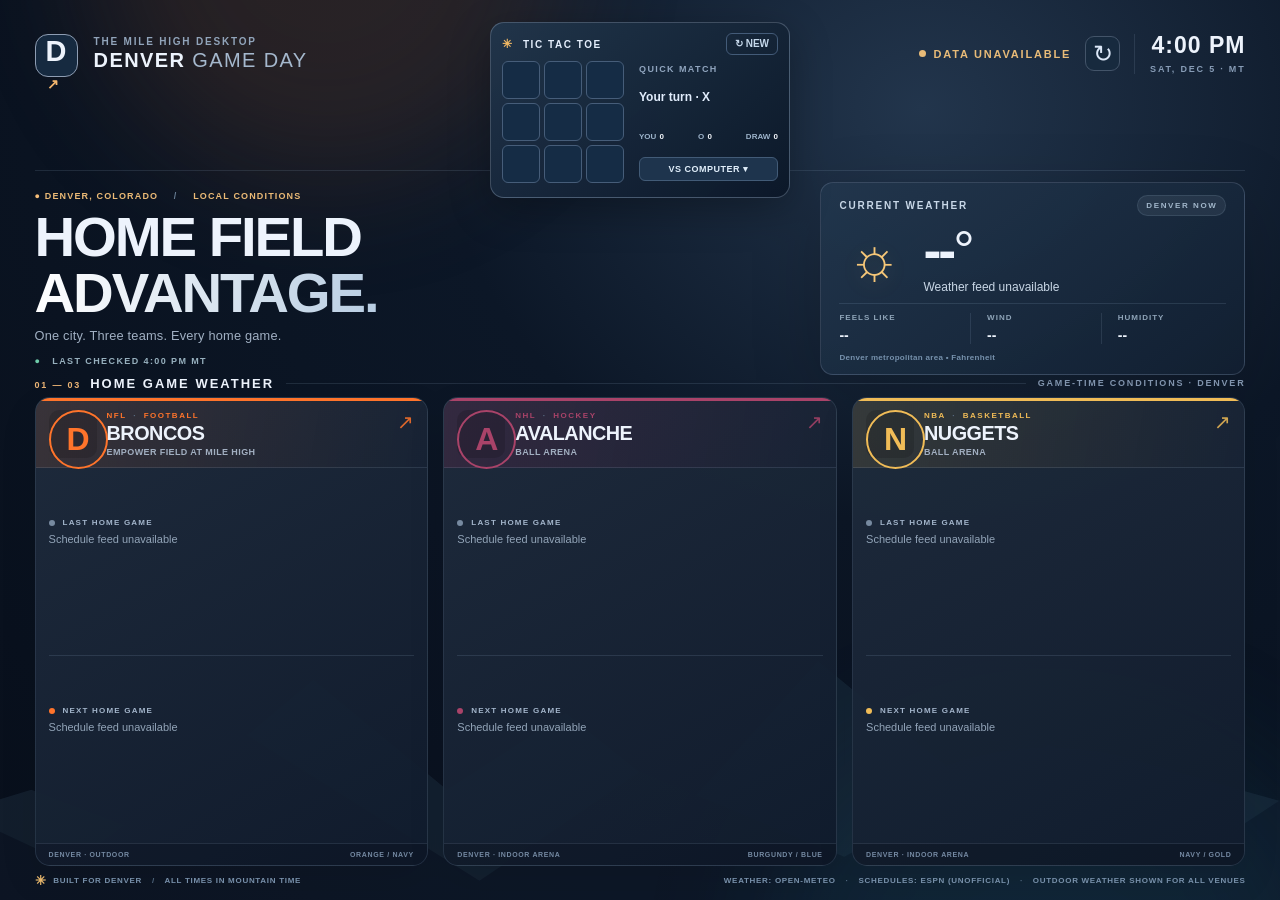
==== web/denver.html @ da190cee "Add four-monitor Windows wallpaper and Control Center with CI build" ====
<!doctype html>
<html lang="en">
<head>
  <meta charset="utf-8">
  <meta name="viewport" content="width=device-width,initial-scale=1">
  <meta name="theme-color" content="#0b1525">
  <title>Denver • Game Day Weather</title>
  <link rel="stylesheet" href="styles.css">
</head>
<body>
  <div class="ambient ambient-one" aria-hidden="true"></div>
  <div class="ambient ambient-two" aria-hidden="true"></div>
  <div class="mountains" aria-hidden="true"><div class="ridge-back"></div><div class="ridge-front"></div></div>
  <main class="shell">
    <header class="topbar">
      <div class="brand">
        <div class="brand-mark">D<span>↗</span></div>
        <div><div class="eyebrow">THE MILE HIGH DESKTOP</div><div class="brand-name">DENVER <span>GAME DAY</span></div></div>
      </div>
      <div class="toolbar">
        <span class="status" id="feedStatus"><span class="status-dot"></span><span id="feedText">CONNECTING</span></span>
        <button class="refresh-btn" id="refreshButton" type="button" title="Refresh live feeds" aria-label="Refresh live feeds">↻</button>
        <div class="clock-block"><div class="clock" id="clock">--:--</div><div class="clock-date" id="date">DENVER, COLORADO</div></div>
      </div>
      <section class="ttt-panel" id="ticTacToe" aria-label="Tic tac toe mini game">
        <div class="ttt-head"><span class="ttt-heading"><span class="ttt-heading-mark">✳</span> TIC TAC TOE</span><button id="tttReset" class="ttt-reset" type="button" aria-label="Start a new tic tac toe game">↻ NEW</button></div>
        <div class="ttt-content">
          <div class="ttt-board" role="group" aria-label="Tic tac toe board">
            <button type="button" class="ttt-square" data-cell="0" aria-label="Top left"></button>
            <button type="button" class="ttt-square" data-cell="1" aria-label="Top middle"></button>
            <button type="button" class="ttt-square" data-cell="2" aria-label="Top right"></button>
            <button type="button" class="ttt-square" data-cell="3" aria-label="Middle left"></button>
            <button type="button" class="ttt-square" data-cell="4" aria-label="Center"></button>
            <button type="button" class="ttt-square" data-cell="5" aria-label="Middle right"></button>
            <button type="button" class="ttt-square" data-cell="6" aria-label="Bottom left"></button>
            <button type="button" class="ttt-square" data-cell="7" aria-label="Bottom middle"></button>
            <button type="button" class="ttt-square" data-cell="8" aria-label="Bottom right"></button>
          </div>
          <div class="ttt-side">
            <div class="ttt-mode-hint">QUICK MATCH</div>
            <div id="tttStatus" class="ttt-status" role="status" aria-live="polite">Your turn · X</div>
            <div class="ttt-score"><span>YOU <b id="tttScoreX">0</b></span><span>O <b id="tttScoreO">0</b></span><span>DRAW <b id="tttScoreDraw">0</b></span></div>
            <button id="tttMode" class="ttt-mode" type="button" aria-label="Switch game mode">VS COMPUTER ▾</button>
          </div>
        </div>
      </section>
    </header>

    <section class="hero" aria-label="Current Denver weather">
      <div class="hero-left">
        <div class="hero-kicker"><span class="map-pin">●</span> DENVER, COLORADO <span class="hero-divider">/</span> LOCAL CONDITIONS</div>
        <h1>HOME FIELD<br><em>ADVANTAGE.</em></h1>
        <p>One city. Three teams. Every home game.</p>
        <div class="hero-bottom"><span class="live-indicator">●</span> <span id="lastUpdated">UPDATING LOCAL WEATHER</span></div>
      </div>
      <div class="weather-panel">
        <div class="panel-heading"><span>CURRENT WEATHER</span><span class="panel-tag">DENVER NOW</span></div>
        <div class="weather-core"><div id="currentIcon" class="main-weather-icon">☼</div><div class="temp-group"><div class="big-temp" id="currentTemp">--<span>°</span></div><div class="weather-description" id="currentDesc">Fetching conditions…</div></div></div>
        <div class="weather-facts">
          <div><span>FEELS LIKE</span><strong id="feelsLike">--</strong></div>
          <div><span>WIND</span><strong id="currentWind">--</strong></div>
          <div><span>HUMIDITY</span><strong id="humidity">--</strong></div>
        </div>
        <div class="weather-source">Denver metropolitan area • Fahrenheit</div>
      </div>
    </section>

    <div class="section-title"><div><span class="section-number">01 — 03</span><h2>HOME GAME WEATHER</h2></div><div class="section-line"></div><div class="section-right">GAME-TIME CONDITIONS · DENVER</div></div>
    <section class="teams" id="teamCards" aria-label="Denver home games">
      <article class="team-card broncos" id="team-broncos">
        <div class="card-top"><div class="team-identity"><div class="logo-wrap"><img src="https://a.espncdn.com/i/teamlogos/nfl/500/den.png" alt="Denver Broncos logo" onerror="this.style.display='none';this.nextElementSibling.style.display='grid'"><span class="logo-fallback" style="display:none">D</span></div><div><div class="league">NFL <span>·</span> FOOTBALL</div><h3>BRONCOS</h3><div class="venue">EMPOWER FIELD AT MILE HIGH</div></div></div><span class="team-chevron">↗</span></div>
        <div class="game-pair" data-team="broncos"><div class="game-box last"><div class="game-label"><span class="label-dot"></span> LAST HOME GAME</div><div class="game-content" data-field="last">Loading schedule…</div></div><div class="game-divider"></div><div class="game-box next"><div class="game-label"><span class="label-dot"></span> NEXT HOME GAME</div><div class="game-content" data-field="next">Loading schedule…</div></div></div>
        <div class="card-foot"><span>DENVER · OUTDOOR</span><span>ORANGE / NAVY</span></div>
      </article>
      <article class="team-card avalanche" id="team-avalanche">
        <div class="card-top"><div class="team-identity"><div class="logo-wrap"><img src="https://a.espncdn.com/i/teamlogos/nhl/500/col.png" alt="Colorado Avalanche logo" onerror="this.style.display='none';this.nextElementSibling.style.display='grid'"><span class="logo-fallback" style="display:none">A</span></div><div><div class="league">NHL <span>·</span> HOCKEY</div><h3>AVALANCHE</h3><div class="venue">BALL ARENA</div></div></div><span class="team-chevron">↗</span></div>
        <div class="game-pair" data-team="avalanche"><div class="game-box last"><div class="game-label"><span class="label-dot"></span> LAST HOME GAME</div><div class="game-content" data-field="last">Loading schedule…</div></div><div class="game-divider"></div><div class="game-box next"><div class="game-label"><span class="label-dot"></span> NEXT HOME GAME</div><div class="game-content" data-field="next">Loading schedule…</div></div></div>
        <div class="card-foot"><span>DENVER · INDOOR ARENA</span><span>BURGUNDY / BLUE</span></div>
      </article>
      <article class="team-card nuggets" id="team-nuggets">
        <div class="card-top"><div class="team-identity"><div class="logo-wrap"><img src="https://a.espncdn.com/i/teamlogos/nba/500/den.png" alt="Denver Nuggets logo" onerror="this.style.display='none';this.nextElementSibling.style.display='grid'"><span class="logo-fallback" style="display:none">N</span></div><div><div class="league">NBA <span>·</span> BASKETBALL</div><h3>NUGGETS</h3><div class="venue">BALL ARENA</div></div></div><span class="team-chevron">↗</span></div>
        <div class="game-pair" data-team="nuggets"><div class="game-box last"><div class="game-label"><span class="label-dot"></span> LAST HOME GAME</div><div class="game-content" data-field="last">Loading schedule…</div></div><div class="game-divider"></div><div class="game-box next"><div class="game-label"><span class="label-dot"></span> NEXT HOME GAME</div><div class="game-content" data-field="next">Loading schedule…</div></div></div>
        <div class="card-foot"><span>DENVER · INDOOR ARENA</span><span>NAVY / GOLD</span></div>
      </article>
    </section>
    <footer class="footer"><div><span class="footer-star">✳</span> BUILT FOR DENVER <span class="footer-sep">/</span> ALL TIMES IN MOUNTAIN TIME</div><div>WEATHER: OPEN-METEO <span class="footer-sep">·</span> SCHEDULES: ESPN (UNOFFICIAL) <span class="footer-sep">·</span> OUTDOOR WEATHER SHOWN FOR ALL VENUES</div></footer>
  </main>
  <div class="demo-banner" id="demoBanner" hidden>DESIGN PREVIEW · EXAMPLE DATA ONLY · NOT LIVE GAME OR WEATHER INFORMATION</div>
  <script src="app.js" defer></script>
  <script src="tictactoe.js" defer></script>
</body>
</html>
---- web/styles.css ----
:root{color-scheme:dark;--bg:#0b1220;--surface:rgba(22,35,53,.87);--muted:#8f9eb1;--border:rgba(166,187,216,.14);--white:#edf3fc;--gold:#f3ba63}
*{box-sizing:border-box}html,body{margin:0;min-height:100%;font-family:'Segoe UI Variable','Segoe UI',Inter,Arial,sans-serif;color:var(--white)}body{background:radial-gradient(ellipse at 72% 12%,#22354c 0%,#0c1727 37%,#080f1b 100%);overflow-x:hidden}button{font:inherit}.ambient{position:fixed;pointer-events:none;filter:blur(65px);opacity:.2;border-radius:50%}.ambient-one{width:37vw;height:37vw;top:-23vw;left:7vw;background:#9a552a}.ambient-two{width:44vw;height:36vw;bottom:-22vw;right:-4vw;background:#1e6b85}.mountains{position:fixed;inset:auto 0 0;height:34vh;pointer-events:none;overflow:hidden;opacity:.22}.ridge-back{position:absolute;inset:5% -8% -5%;background:#38536b;clip-path:polygon(0 100%,0 72%,9% 59%,16% 72%,28% 23%,37% 59%,45% 34%,53% 65%,62% 17%,75% 69%,83% 49%,100% 72%,100% 100%)}.ridge-front{position:absolute;inset:18% -7% -5%;background:#1b2c43;clip-path:polygon(0 100%,0 53%,11% 81%,23% 32%,39% 87%,50% 46%,64% 78%,78% 36%,91% 67%,100% 35%,100% 100%)}.shell{position:relative;z-index:1;max-width:2180px;margin:auto;padding:clamp(20px,2.3vw,52px) clamp(24px,3.3vw,75px) 25px;min-height:100vh;display:flex;flex-direction:column}.topbar{display:flex;justify-content:space-between;gap:28px;align-items:center;padding-bottom:22px;border-bottom:1px solid var(--border)}.brand{display:flex;align-items:center;gap:16px}.brand-mark{height:51px;width:51px;border:1px solid #8e9db3;border-radius:13px;display:grid;place-items:center;font-size:33px;font-weight:850;letter-spacing:-6px;padding-right:6px;background:#162a40}.brand-mark span{font-size:14px;align-self:start;padding-top:8px;color:#f3b66e;letter-spacing:0}.eyebrow,.league,.hero-kicker,.panel-heading,.section-number,.section-right,.game-label,.card-foot,.footer,.weather-facts span,.weather-source,.clock-date,.status{font-size:11px;letter-spacing:1.8px;font-weight:700}.eyebrow{color:#91a4ba;font-size:10px}.brand-name{font-size:23px;font-weight:900;letter-spacing:1.4px;line-height:1.35}.brand-name span{font-weight:400;color:#a5b8cd}.toolbar{display:flex;align-items:center;gap:23px}.status{display:flex;align-items:center;gap:8px;color:#8eab9f;white-space:nowrap}.status-dot,.live-indicator{color:#6fccaa}.status-dot{height:7px;width:7px;border-radius:50%;background:#6fccaa;box-shadow:0 0 9px #6fccaa}.status.offline{color:#e8bb78}.status.offline .status-dot{background:#e8bb78;box-shadow:none}.refresh-btn{border:1px solid #435469;background:#172a3e;color:#dce8f8;border-radius:9px;cursor:pointer;font-size:24px;line-height:30px;width:35px;height:35px}.refresh-btn:hover{background:#2a435d}.clock-block{text-align:right;border-left:1px solid var(--border);padding-left:23px}.clock{font-size:27px;line-height:1;font-variant-numeric:tabular-nums;letter-spacing:1px;font-weight:700}.clock-date{color:#879cb6;font-size:9px;margin-top:7px}.hero{display:grid;grid-template-columns:minmax(0,1fr) minmax(335px,455px);gap:clamp(25px,4vw,95px);align-items:center;padding:clamp(34px,4vw,75px) 0 clamp(34px,3.4vw,60px)}.hero-kicker{color:#ebba76;font-size:11px}.map-pin{font-size:9px;color:#f6bd78}.hero-divider{color:#697f96;margin:0 12px}.hero h1{font-size:clamp(40px,5.25vw,88px);font-weight:900;letter-spacing:-3.8px;line-height:1.03;margin:18px 0 14px}.hero h1 em{font-style:normal;background:linear-gradient(95deg,#ffffff,#b8cde2);background-clip:text;-webkit-background-clip:text;color:transparent}.hero p{margin:0;font-size:clamp(14px,1.1vw,19px);letter-spacing:.2px;color:#a1b0c3}.hero-bottom{font-size:10px;letter-spacing:1.4px;font-weight:800;color:#97b0be;margin-top:38px}.live-indicator{margin-right:7px}.weather-panel{border:1px solid rgba(198,215,239,.17);border-radius:18px;background:linear-gradient(143deg,rgba(34,55,78,.86),rgba(18,32,50,.85));box-shadow:0 20px 70px rgba(0,0,0,.17);padding:23px 27px}.panel-heading{display:flex;align-items:center;justify-content:space-between;color:#c8d7e7}.panel-tag{font-size:9px;letter-spacing:1.6px;background:rgba(225,238,255,.07);border:1px solid var(--border);padding:7px 9px;border-radius:50px;color:#a2b7cb}.weather-core{display:flex;align-items:center;gap:22px;margin:18px 0 24px}.main-weather-icon{font-size:76px;line-height:1;color:#f6c778;font-weight:300;min-width:88px;text-align:center;text-shadow:0 5px 25px rgba(255,192,93,.16)}.big-temp{font-size:clamp(64px,5.4vw,91px);line-height:1.02;font-weight:650;letter-spacing:-5px;font-variant-numeric:tabular-nums}.big-temp span{font-weight:350}.weather-description{color:#c9d7e6;font-size:15px;margin-top:7px}.weather-facts{display:grid;grid-template-columns:repeat(3,1fr);gap:5px;border-top:1px solid var(--border);padding-top:19px}.weather-facts>div:not(:first-child){padding-left:16px;border-left:1px solid var(--border)}.weather-facts span{font-size:9px;letter-spacing:1px;display:block;color:#8fa4b8;margin-bottom:7px}.weather-facts strong{font-size:17px;font-weight:650}.weather-source{font-size:9px;letter-spacing:.3px;color:#7792ad;margin-top:19px}.section-title{display:flex;align-items:center;gap:17px;margin-bottom:17px}.section-number{color:#ecb576}.section-title h2{display:inline;margin-left:18px;font-size:15px;letter-spacing:2px;font-weight:850}.section-line{height:1px;flex:1;background:var(--border)}.section-right{color:#8295ae;font-size:9px;white-space:nowrap}.teams{display:grid;grid-template-columns:repeat(3,minmax(0,1fr));gap:clamp(13px,1.2vw,23px)}.team-card{--accent:#ff742b;--accent-dark:rgba(255,112,36,.12);background:linear-gradient(150deg,rgba(31,44,61,.96),rgba(17,28,45,.96));border:1px solid rgba(149,173,200,.15);border-radius:15px;overflow:hidden;box-shadow:0 15px 38px rgba(0,0,0,.09);min-width:0}.team-card.avalanche{--accent:#a94369;--accent-dark:rgba(139,39,81,.2)}.team-card.nuggets{--accent:#f0bc57;--accent-dark:rgba(245,176,49,.11)}.card-top{display:flex;justify-content:space-between;align-items:flex-start;gap:10px;padding:19px 20px 18px;background:linear-gradient(100deg,var(--accent-dark),rgba(20,32,49,.3));border-bottom:1px solid var(--border);border-top:3px solid var(--accent)}.team-identity{display:flex;align-items:center;gap:13px;min-width:0}.logo-wrap{height:67px;width:67px;flex-shrink:0;display:grid;place-items:center;background:rgba(0,0,0,.14);border-radius:12px}.logo-wrap img{width:62px;height:62px;object-fit:contain}.logo-fallback{width:59px;height:59px;border:2px solid var(--accent);border-radius:50%;font-size:32px;font-weight:900;place-items:center;color:var(--accent)}.league{font-size:9px;color:var(--accent);letter-spacing:1.5px}.league span{color:#5c7087;padding:0 3px}.team-card h3{margin:4px 0 5px;font-size:clamp(21px,2vw,31px);line-height:1.05;font-weight:850;letter-spacing:-.5px}.venue{font-size:10px;font-weight:650;color:#a2afc1;letter-spacing:.4px}.team-chevron{color:var(--accent);font-size:20px;opacity:.85}.game-pair{padding:0 20px}.game-box{padding:19px 0 20px;min-height:159px}.game-label{font-size:9px;color:#a3b5cb;margin-bottom:14px;display:flex;align-items:center;gap:8px}.label-dot{width:6px;height:6px;display:inline-block;border-radius:50%;background:#778aa0}.game-box.next .label-dot{background:var(--accent)}.game-divider{height:1px;background:var(--border)}.game-content{font-size:13px;color:#8ca1b8}.game-date{font-size:12px;color:#8da8bf;margin-bottom:6px}.opponent{font-size:clamp(16px,1.35vw,21px);font-weight:750;letter-spacing:-.3px;color:#f1f5fc;line-height:1.18}.opponent .against{font-size:12px;color:#8b9faf;font-weight:500}.game-result{margin-top:7px;font-size:11px;font-weight:800;letter-spacing:.5px;color:#9cabbb}.game-result.win{color:#92dfba}.game-result.loss{color:#e4adad}.game-result .score{color:#e4ecf8}.game-weather{display:flex;align-items:center;gap:7px;margin-top:13px}.game-weather-icon{font-size:23px;line-height:1;color:#edbf79;min-width:25px}.game-weather strong{font-size:24px;line-height:1;font-variant-numeric:tabular-nums;color:#f3f7fd}.game-weather small{font-size:10px;color:#93a5bd;line-height:1.2}.game-weather-unavailable{color:#c8ad81;margin-top:13px;line-height:1.4;font-size:11px}.game-weather-caption{font-size:9px;color:#8399b0;margin-top:5px}.skeleton{min-height:72px;color:#92a4b8}.card-foot{background:rgba(8,15,28,.31);border-top:1px solid var(--border);padding:12px 20px;display:flex;justify-content:space-between;gap:7px;color:#7489a2;font-size:8px;letter-spacing:.65px}.footer{display:flex;align-items:center;justify-content:space-between;gap:22px;margin-top:auto;padding-top:29px;color:#7890aa;font-size:9px;letter-spacing:.7px}.footer-star{color:#e9b86d;font-size:17px;vertical-align:-2px;margin-right:8px}.footer-sep{padding:0 7px;color:#536b82}.demo-banner{position:fixed;bottom:0;left:0;right:0;z-index:100;background:#f7bd59;color:#091324;font-size:11px;letter-spacing:1.2px;text-align:center;padding:8px;font-weight:900}.demo-banner[hidden]{display:none}
@media (min-width:1850px){.team-card h3{font-size:31px}.game-box{min-height:175px}.logo-wrap{height:80px;width:80px}.logo-wrap img{height:75px;width:75px}.game-content .opponent{font-size:23px}}
@media (max-width:1120px){.hero{grid-template-columns:minmax(0,1fr) minmax(285px,380px);gap:22px}.hero h1{font-size:50px}.logo-wrap{width:52px;height:52px}.logo-wrap img{height:47px;width:47px}.team-identity{gap:8px}.card-top,.game-pair{padding-left:14px;padding-right:14px}.team-card h3{font-size:20px}.venue{font-size:9px}.section-right{display:none}}
@media (max-width:790px){.shell{padding:20px}.topbar{flex-wrap:wrap}.brand-name{font-size:19px}.hero{grid-template-columns:1fr;padding-top:35px}.hero h1{font-size:55px}.hero-bottom{margin-top:20px}.teams{grid-template-columns:1fr}.weather-panel{max-width:none}.team-card h3{font-size:28px}.game-pair{display:grid;grid-template-columns:1fr 1px 1fr;gap:15px}.game-divider{width:1px;height:auto}.game-box{min-height:175px}.footer{flex-wrap:wrap}.clock{font-size:21px}}
@media (max-width:440px){.game-pair{grid-template-columns:1fr}.game-divider{width:auto;height:1px}.game-box{min-height:130px}.brand-mark{display:none}.status{font-size:9px}.toolbar{gap:11px}.clock-block{padding-left:10px}}

/* ------------------------------------------------------------------------
   No-scroll desktop layout + top-center tic tac toe (November 2026)
   Designed for 1280x720, 1366x768, 1920x1080, and larger desktop screens.
   ------------------------------------------------------------------------ */
html, body { width:100%; height:100%; overflow:hidden; }
body { min-height:0; }
.shell {
  width:100%; height:100vh; height:100dvh; min-height:0;
  padding:clamp(10px,1.5vh,22px) clamp(16px,2.7vw,56px) clamp(8px,1.1vh,15px);
  overflow:hidden;
}
.topbar {
  position:relative; flex:0 0 clamp(156px,17.5vh,192px);
  padding:20px 0 9px; align-items:flex-start; gap:12px;
}
.brand-mark {height:43px;width:43px;font-size:29px}
.brand-name {font-size:20px}
.toolbar{gap:14px}
.clock-block{padding-left:15px}
.clock{font-size:23px}
.ttt-panel {
  position:absolute; top:8px; left:50%; transform:translateX(-50%);
  z-index:5; width:300px; height:176px; padding:10px 11px 11px;
  border:1px solid rgba(199,218,241,.26); border-radius:14px;
  background:linear-gradient(140deg,rgba(33,53,75,.97),rgba(12,24,41,.98));
  box-shadow:0 12px 40px rgba(0,0,0,.29);
}
.ttt-head{display:flex;align-items:center;justify-content:space-between;height:22px;margin-bottom:6px}
.ttt-heading{font-size:10px;letter-spacing:1.55px;font-weight:850;color:#e4eefc;white-space:nowrap}
.ttt-heading-mark{color:#f0b864;margin-right:5px;font-size:12px}
.ttt-reset{background:transparent;border:1px solid #435b78;color:#c5d8ea;border-radius:6px;cursor:pointer;padding:4px 8px;font-size:10px;font-weight:800;line-height:12px}
.ttt-reset:hover,.ttt-mode:hover{background:#2a425e}
.ttt-content{display:grid;grid-template-columns:124px minmax(0,1fr);gap:13px}
.ttt-board{display:grid;grid-template-columns:repeat(3,38px);grid-template-rows:repeat(3,38px);gap:4px;align-content:start}
.ttt-square{border:1px solid #465d79;border-radius:6px;background:#152c45;color:#fff;cursor:pointer;font-size:25px;line-height:1;font-weight:800;display:grid;place-items:center;padding:0;transition:background 110ms}
.ttt-square:hover:not(:disabled){background:#314e6b;border-color:#9dbbd5}
.ttt-square:focus-visible{outline:2px solid #e8ba72;outline-offset:1px}
.ttt-square:disabled{cursor:default}
.ttt-square.ttt-x{color:#f2b26d}
.ttt-square.ttt-o{color:#89cce7}
.ttt-square.ttt-win{background:#375744;border-color:#88d5a4}
.ttt-side{min-width:0;display:flex;flex-direction:column;gap:6px;justify-content:space-between;padding:3px 0 2px}
.ttt-mode-hint{font-size:9px;letter-spacing:1.4px;color:#90a5be;font-weight:800}
.ttt-status{font-size:12px;color:#e1edfc;line-height:1.18;font-weight:800;min-height:26px}
.ttt-score{display:flex;justify-content:space-between;gap:5px;font-size:8px;color:#9db4cb;font-weight:750;white-space:nowrap}
.ttt-score b{color:#f4f7fb;font-weight:800;margin-left:1px}
.ttt-mode{background:#1e344d;border:1px solid #425b77;color:#e0eefa;border-radius:6px;padding:6px 4px;font-size:9px;letter-spacing:.5px;font-weight:800;cursor:pointer;white-space:nowrap}
.hero{flex:0 0 clamp(148px,22vh,228px);min-height:0;gap:clamp(14px,3vw,55px);padding:11px 0 11px;align-items:center;grid-template-columns:minmax(0,1fr) minmax(300px,425px)}
.hero h1{font-size:clamp(36px,min(4.4vw,6.6vh),73px);letter-spacing:-2.1px;margin:8px 0 7px;line-height:1}
.hero p{font-size:clamp(11px,1vw,15px)}
.hero-bottom{margin-top:13px;font-size:9px}
.hero-kicker{font-size:9px;letter-spacing:1.15px}
.weather-panel{padding:12px 18px;border-radius:13px;max-height:100%}
.weather-core{margin:7px 0 9px;gap:14px}
.main-weather-icon{min-width:70px;font-size:58px}
.big-temp{font-size:clamp(45px,4.2vw,72px);letter-spacing:-3px}
.weather-description{font-size:12px;margin-top:2px}
.weather-facts{padding-top:9px}
.weather-facts span{font-size:8px;margin-bottom:4px}
.weather-facts strong{font-size:14px}
.weather-source{margin-top:9px;font-size:8px}
.panel-heading{font-size:10px}
.panel-tag{padding:5px 8px;font-size:8px}
.section-title{flex:0 0 28px;margin:0;gap:12px;min-height:0;align-items:center}
.section-title h2{font-size:13px;margin-left:9px}
.section-number{font-size:9px}
.teams{flex:1 1 auto;min-height:0;grid-template-columns:repeat(3,minmax(0,1fr));gap:clamp(9px,1.2vw,18px)}
.team-card{min-height:0;display:flex;flex-direction:column}
.card-top{flex:0 0 auto;padding:9px 13px;border-top-width:3px}
.team-identity{gap:10px}
.logo-wrap{width:48px;height:48px;border-radius:10px}
.logo-wrap img{width:44px;height:44px}
.team-card h3{font-size:clamp(18px,1.55vw,28px);margin:3px 0 3px}
.venue{font-size:9px}
.league{font-size:8px}
.game-pair{padding:0 13px;flex:1 1 auto;min-height:0;display:flex;flex-direction:column}
.game-box{flex:1 1 50%;min-height:0;padding:7px 0;display:flex;flex-direction:column;justify-content:center}
.game-label{font-size:8px;letter-spacing:1.2px;margin-bottom:6px}
.game-content{font-size:11px}
.game-date{font-size:10px;margin-bottom:3px}
.opponent{font-size:clamp(15px,1.2vw,20px);line-height:1.12}
.game-result{margin-top:4px;font-size:10px}
.game-weather{margin-top:7px;gap:5px}
.game-weather-icon{font-size:19px;min-width:20px}
.game-weather strong{font-size:20px}
.game-weather small{font-size:9px}
.game-weather-caption{font-size:8px;margin-top:4px}
.game-weather-unavailable{margin-top:6px;font-size:10px}
.game-divider{height:1px;width:auto;flex:0 0 1px}
.card-foot{flex:0 0 auto;padding:7px 13px;font-size:7px}
.footer{flex:0 0 24px;padding-top:4px;gap:12px;font-size:8px}
.footer-star{font-size:13px;margin-right:4px}

@media (max-height:850px) {
  .topbar{flex-basis:171px;padding-top:13px}
  .hero{flex-basis:168px}
  .hero h1{font-size:clamp(34px,5.6vh,47px)}
  .hero-bottom{margin-top:8px}
  .weather-panel{padding:9px 15px}
  .weather-core{margin:4px 0 5px}
  .main-weather-icon{font-size:48px;min-width:55px}
  .big-temp{font-size:49px}
  .weather-facts{padding-top:6px}
  .weather-source{margin-top:5px}
  .section-title{flex-basis:25px}
  .card-top{padding:7px 12px}
  .logo-wrap{height:41px;width:41px}
  .logo-wrap img{height:38px;width:38px}
  .game-box{padding:4px 0}
  .game-label{margin-bottom:4px}
  .game-weather{margin-top:4px}
  .game-weather-caption{margin-top:2px}
  .card-foot{padding:5px 12px}
  .footer{flex-basis:20px;font-size:7px}
}
@media (max-height:690px) {
  .topbar{flex-basis:151px}
  .ttt-panel{transform:translateX(-50%) scale(.88);transform-origin:top center}
  .hero{flex-basis:142px;padding:5px 0}
  .hero h1{font-size:34px;margin:4px 0}
  .hero-bottom{margin-top:5px}
  .weather-source{display:none}
  .section-title{flex-basis:22px}
  .game-box{padding:2px 0}
  .game-label{font-size:7px;margin-bottom:2px}
  .game-date{font-size:9px;margin-bottom:1px}
  .opponent{font-size:14px}
  .game-weather strong{font-size:17px}
  .game-weather-caption{display:none}
  .footer{flex-basis:18px}
}
@media (max-width:1120px) {
  .topbar{gap:8px}
  .brand-name{font-size:16px}
  .eyebrow{font-size:8px}
  .toolbar{gap:8px}
  .status{font-size:9px;letter-spacing:.5px}
  .clock{font-size:19px}
  .clock-block{padding-left:9px}
  .section-right{display:none}
  .venue{font-size:8px}
  .game-pair{padding:0 9px}
  .card-top{padding-left:9px;padding-right:9px}
  .card-foot{padding-left:9px;padding-right:9px}
}
@media (max-width:790px) {
  .shell{padding:8px}
  .topbar{flex-wrap:nowrap;gap:5px}
  .brand-mark{display:none}
  .brand-name{font-size:12px}
  .toolbar{gap:5px}
  .clock-block{display:none}
  .status{display:none}
  .ttt-panel{transform:translateX(-50%) scale(.72);transform-origin:top center}
  .hero{grid-template-columns:minmax(0,1fr) minmax(225px,42%);gap:8px}
  .hero h1{font-size:31px}
  .hero p{font-size:10px}
  .weather-panel{padding:6px}
  .teams{grid-template-columns:repeat(3,minmax(0,1fr));gap:5px}
  .team-card h3{font-size:14px}
  .logo-wrap{display:none}
  .team-chevron{display:none}
  .game-label{letter-spacing:0;font-size:7px}
  .opponent{font-size:12px;overflow-wrap:anywhere}
  .game-weather small{display:none}
  .card-foot{display:none}
  .footer{flex-wrap:nowrap;font-size:6px;letter-spacing:0}
}
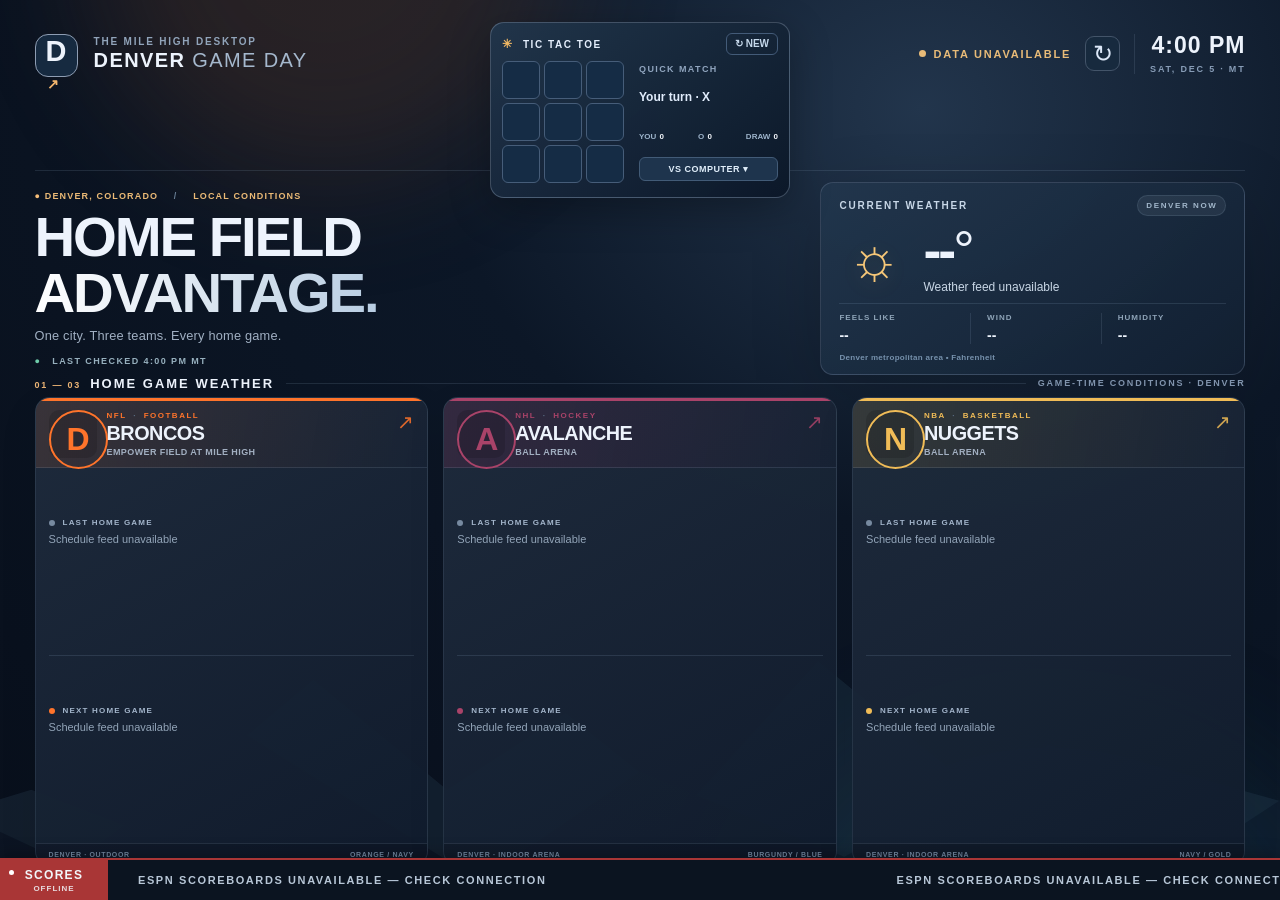
==== commit 85433b06: "Add continuous sports ticker to wallpaper dashboards with Control Center settings" ====
--- a/web/denver.html
+++ b/web/denver.html
@@ -6,6 +6,7 @@
   <meta name="theme-color" content="#0b1525">
   <title>Denver • Game Day Weather</title>
   <link rel="stylesheet" href="styles.css">
+  <link rel="stylesheet" href="ticker.css">
 </head>
 <body>
   <div class="ambient ambient-one" aria-hidden="true"></div>
@@ -88,5 +89,6 @@
   <div class="demo-banner" id="demoBanner" hidden>DESIGN PREVIEW · EXAMPLE DATA ONLY · NOT LIVE GAME OR WEATHER INFORMATION</div>
   <script src="app.js" defer></script>
   <script src="tictactoe.js" defer></script>
+  <script src="ticker.js" defer></script>
 </body>
 </html>
--- a/web/ticker.css
+++ b/web/ticker.css
@@ -0,0 +1,23 @@
+/* ScoreWire / BottomLine-style, native to the HTML desktop wallpaper. */
+body.ticker-active .app{height:calc(100vh - 42px);height:calc(100dvh - 42px)}
+body.ticker-active .shell{min-height:calc(100vh - 42px)}
+.bottomline{position:fixed;left:0;bottom:0;width:100%;height:42px;display:flex;align-items:stretch;overflow:hidden;z-index:10000;color:#f2f6fa;background:#0b1420;border-top:2px solid #a93636;box-shadow:0 -4px 16px rgba(0,0,0,.26);font-family:'Segoe UI',Arial,sans-serif;pointer-events:none;user-select:none}
+.bottomline-identity{position:relative;z-index:2;display:flex;flex-direction:column;align-items:center;justify-content:center;gap:2px;min-width:108px;padding:3px 13px;background:#a93636;font-size:12px;font-weight:900;letter-spacing:1.3px}
+.bottomline-dot{position:absolute;left:9px;top:10px;width:5px;height:5px;background:#fff;border-radius:50%}
+.bottomline-identity small{font-size:8px;font-weight:700;letter-spacing:1px;opacity:.86}
+.bottomline-window{flex:1;min-width:0;overflow:hidden;display:flex;align-items:center}
+.bottomline-track{display:flex;align-items:center;width:max-content;min-width:100%;height:100%;white-space:nowrap;will-change:transform;animation:bottomline-scroll var(--bottomline-duration,75s) linear infinite}
+.bottomline-run{display:flex;align-items:center;height:100%;flex:none}
+.bottomline-game{display:flex;align-items:center;gap:8px;padding:0 24px 0 18px;min-width:max-content;height:100%;border-right:1px solid rgba(174,190,207,.19);font-size:12px;font-weight:650;letter-spacing:.03em}
+.bottomline-league{font-size:9px;font-weight:900;letter-spacing:1px;color:#efb8b8;min-width:34px}
+.bottomline-team{font-weight:800}
+.bottomline-logo{height:22px;width:22px;object-fit:contain;flex:none}
+.bottomline-score{font-variant-numeric:tabular-nums;color:#fff;font-weight:900;font-size:13px;min-width:12px}
+.bottomline-detail{font-size:10px;font-weight:700;color:#aab8c9;text-transform:uppercase}
+.bottomline-live .bottomline-detail{color:#99e2b1}
+.bottomline-favorite{background:rgba(169,54,54,.10)}
+.bottomline-empty{padding:0 25vw 0 30px;font-size:11px;font-weight:800;letter-spacing:1.6px;color:#b8c7d7}
+.bottomline-placeholder{padding:0 24px;font-size:11px;color:#afc0d1}
+@keyframes bottomline-scroll{from{transform:translate3d(0,0,0)}to{transform:translate3d(-50%,0,0)}}
+@media(max-width:650px){.bottomline-identity{min-width:76px;font-size:10px;padding:3px 7px}.bottomline-game{padding:0 12px;gap:5px;font-size:11px}.bottomline-logo{width:18px;height:18px}}
+@media(prefers-reduced-motion:reduce){.bottomline-track{animation:none!important;will-change:auto}}
